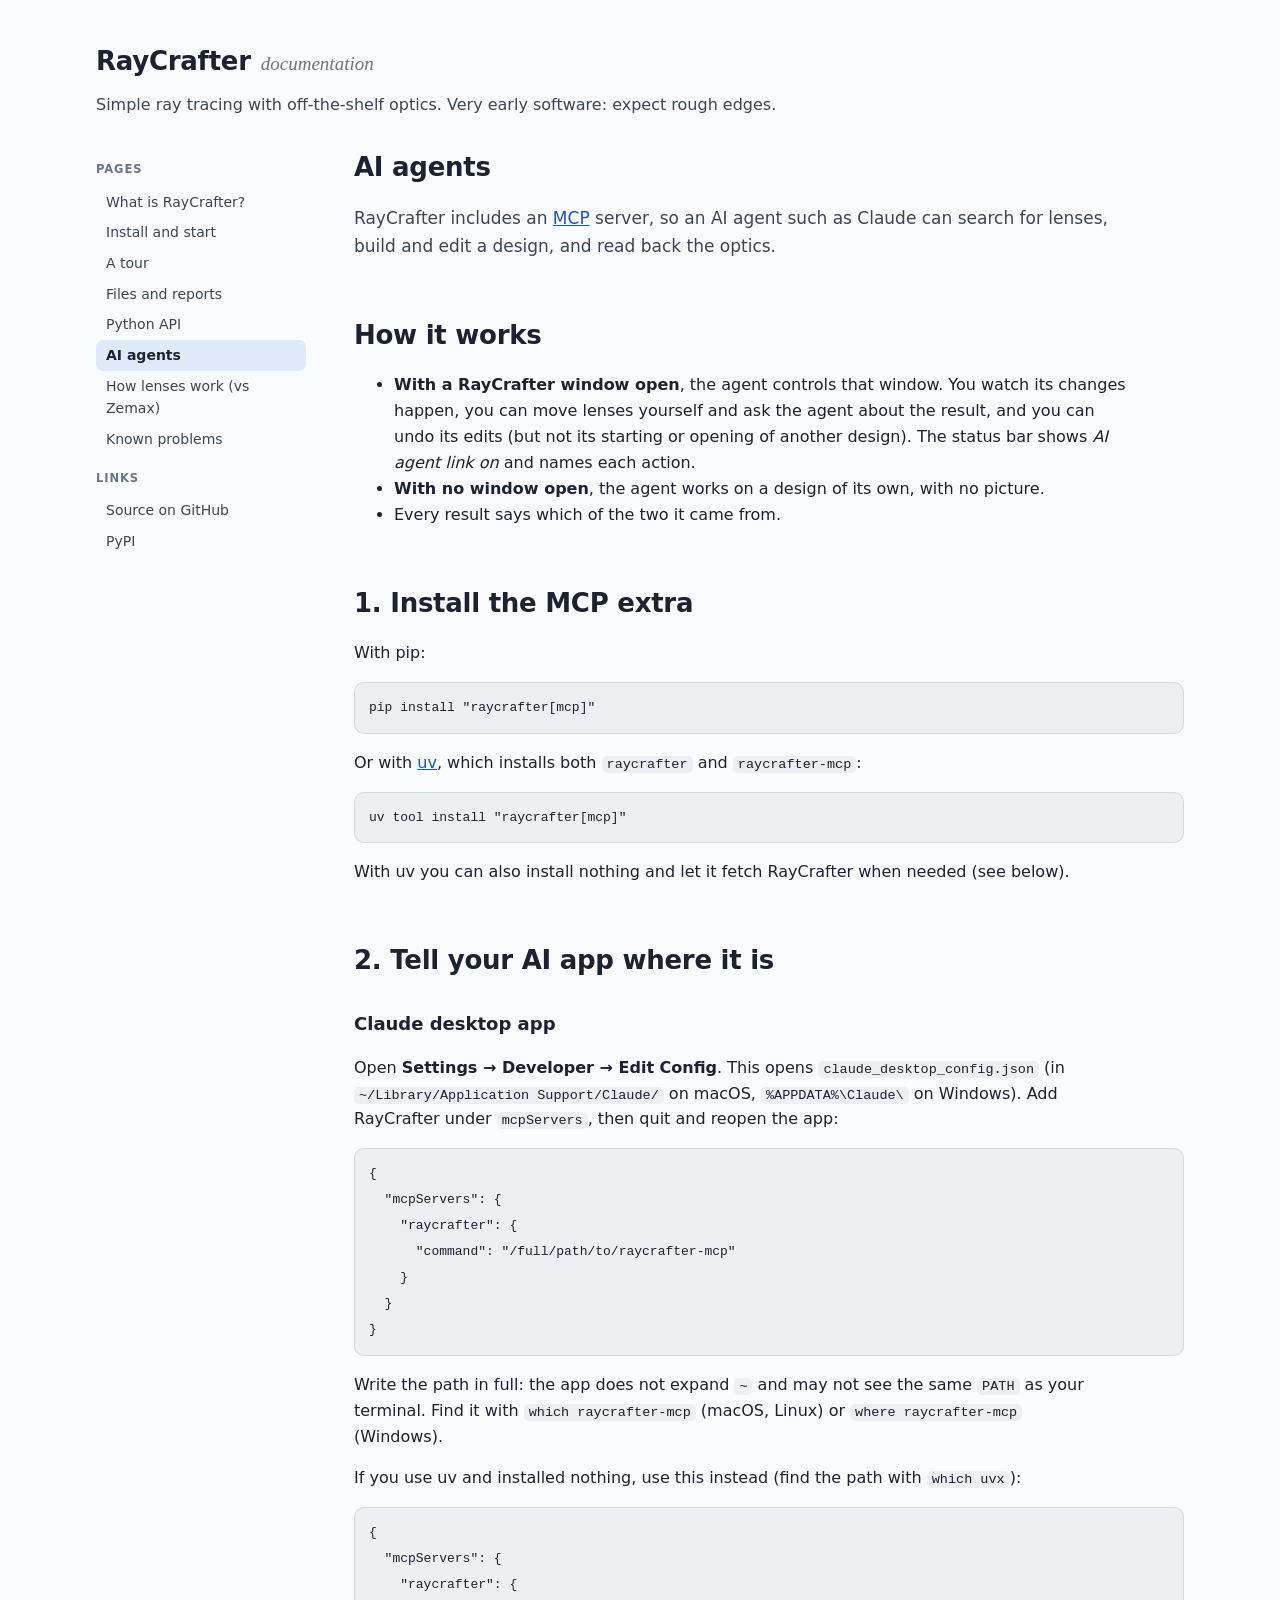
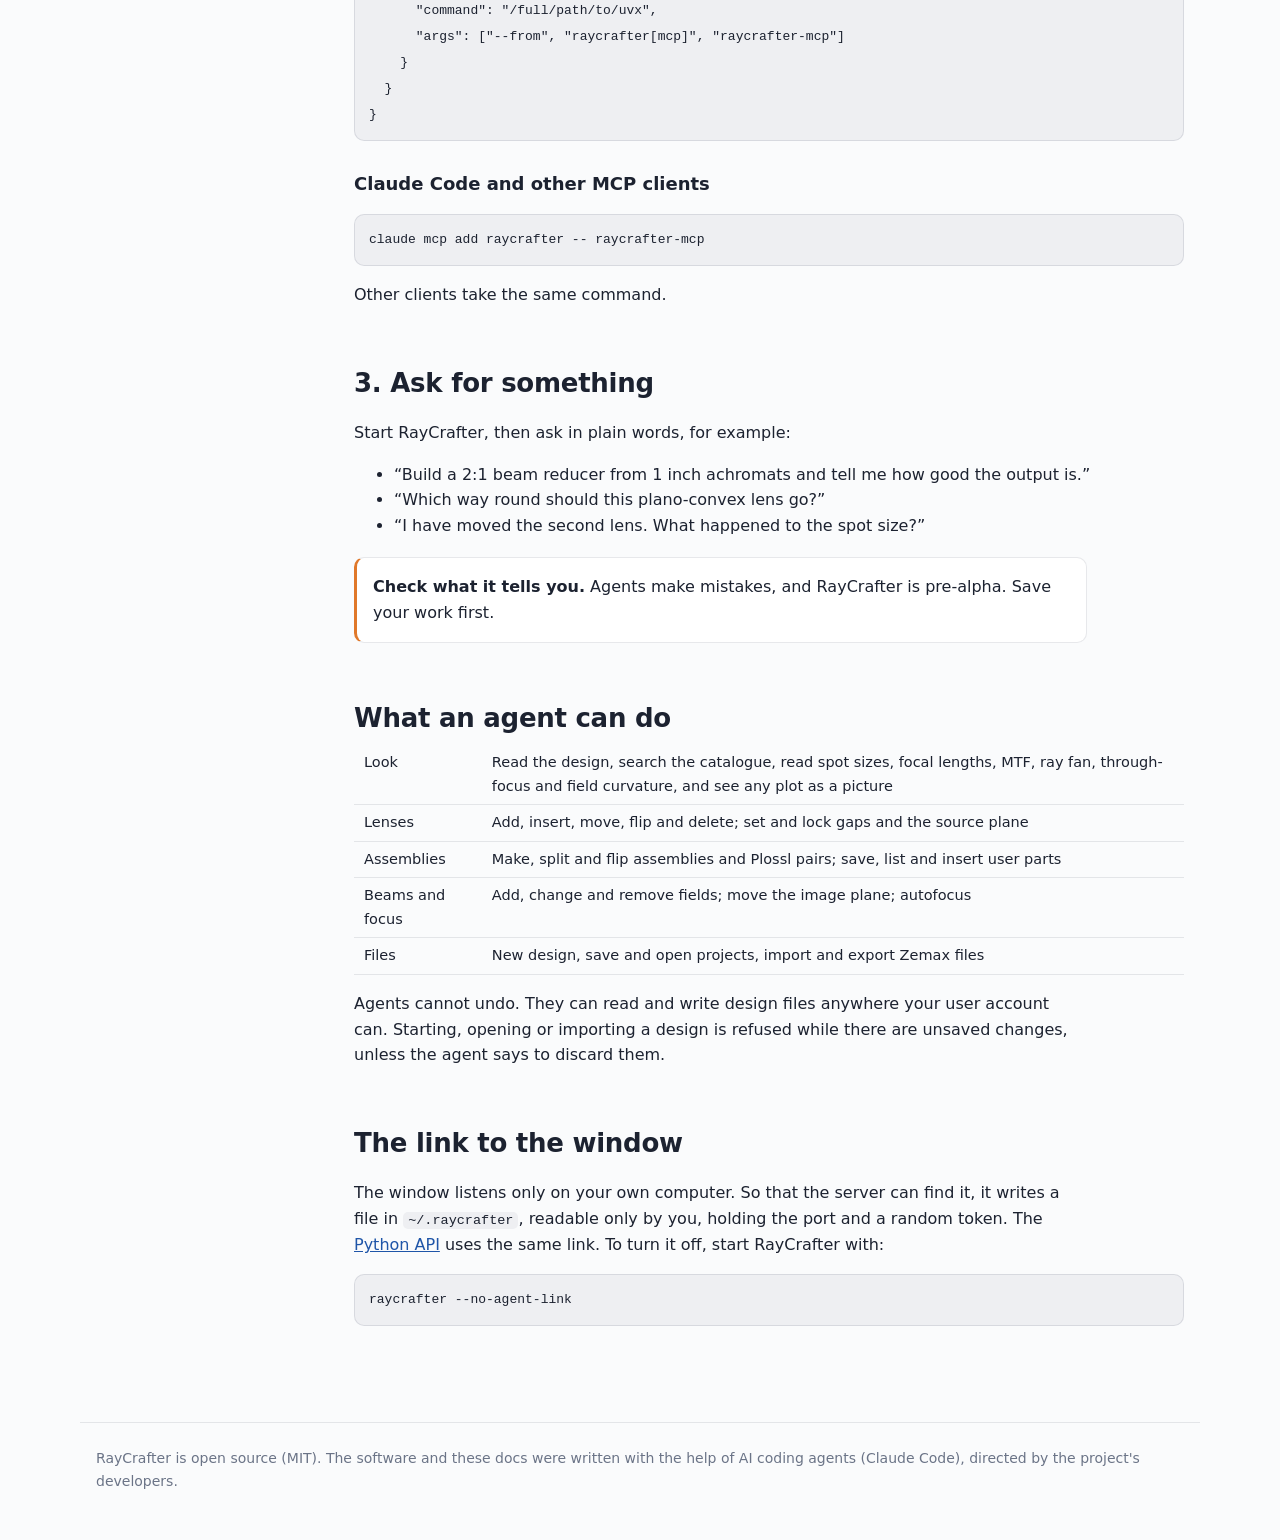
==== agents.html @ 1e5d5d63 "describe release 0.0.4" ====
<!doctype html>
<html lang="en">
<head>
<meta charset="utf-8">
<meta name="viewport" content="width=device-width, initial-scale=1">
<title>AI agents · RayCrafter docs</title>
<meta name="description" content="Let an AI agent such as Claude design and analyse with RayCrafter through its MCP server.">
<link rel="stylesheet" href="style.css">
</head>
<body>
<header>
  <div class="brand"><b>RayCrafter</b><span>documentation</span></div>
  <p>Simple ray tracing with off-the-shelf optics. Very early software: expect rough edges.</p>
</header>
<div class="wrap">
<nav>
  <b>Pages</b>
  <a href="index.html">What is RayCrafter?</a>
  <a href="install.html">Install and start</a>
  <a href="tour.html">A tour</a>
  <a href="files.html">Files and reports</a>
  <a href="python-api.html">Python API</a>
  <a href="agents.html" class="here">AI agents</a>
  <a href="lens-model.html">How lenses work (vs Zemax)</a>
  <a href="known-problems.html">Known problems</a>
  <b>Links</b>
  <a href="https://github.com/raycrafter-optical-design/raycrafter">Source on GitHub</a>
  <a href="https://pypi.org/project/raycrafter/">PyPI</a>
</nav>
<main>
<h2 style="margin-top:10px">AI agents</h2>
<p class="lead">RayCrafter includes an <a href="https://modelcontextprotocol.io">MCP</a> server, so an AI agent such as
Claude can search for lenses, build and edit a design, and read back the optics.</p>

<h2 id="how">How it works</h2>
<ul>
  <li><b>With a RayCrafter window open</b>, the agent controls that window. You watch its changes happen, you can move
      lenses yourself and ask the agent about the result, and you can undo its edits (but not its starting or opening of
      another design). The status bar shows <i>AI agent link on</i> and names each action.</li>
  <li><b>With no window open</b>, the agent works on a design of its own, with no picture.</li>
  <li>Every result says which of the two it came from.</li>
</ul>

<h2 id="install">1. Install the MCP extra</h2>
<p>With pip:</p>
<pre><code>pip install "raycrafter[mcp]"</code></pre>
<p>Or with <a href="install.html">uv</a>, which installs both <code>raycrafter</code> and <code>raycrafter-mcp</code>:</p>
<pre><code>uv tool install "raycrafter[mcp]"</code></pre>
<p>With uv you can also install nothing and let it fetch RayCrafter when needed (see below).</p>

<h2 id="configure">2. Tell your AI app where it is</h2>
<h3>Claude desktop app</h3>
<p>Open <b>Settings → Developer → Edit Config</b>. This opens <code>claude_desktop_config.json</code> (in
<code>~/Library/Application Support/Claude/</code> on macOS, <code>%APPDATA%\Claude\</code> on Windows). Add RayCrafter
under <code>mcpServers</code>, then quit and reopen the app:</p>
<pre><code>{
  "mcpServers": {
    "raycrafter": {
      "command": "/full/path/to/raycrafter-mcp"
    }
  }
}</code></pre>
<p>Write the path in full: the app does not expand <code>~</code> and may not see the same <code>PATH</code> as your
terminal. Find it with <code>which raycrafter-mcp</code> (macOS, Linux) or <code>where raycrafter-mcp</code>
(Windows).</p>
<p>If you use uv and installed nothing, use this instead (find the path with <code>which uvx</code>):</p>
<pre><code>{
  "mcpServers": {
    "raycrafter": {
      "command": "/full/path/to/uvx",
      "args": ["--from", "raycrafter[mcp]", "raycrafter-mcp"]
    }
  }
}</code></pre>
<h3>Claude Code and other MCP clients</h3>
<pre><code>claude mcp add raycrafter -- raycrafter-mcp</code></pre>
<p>Other clients take the same command.</p>

<h2 id="use">3. Ask for something</h2>
<p>Start RayCrafter, then ask in plain words, for example:</p>
<ul>
  <li>&ldquo;Build a 2:1 beam reducer from 1 inch achromats and tell me how good the output is.&rdquo;</li>
  <li>&ldquo;Which way round should this plano-convex lens go?&rdquo;</li>
  <li>&ldquo;I have moved the second lens. What happened to the spot size?&rdquo;</li>
</ul>
<div class="note warn"><p><b>Check what it tells you.</b> Agents make mistakes, and RayCrafter is pre-alpha. Save your
work first.</p></div>

<h2 id="tools">What an agent can do</h2>
<div class="table"><table>
<tr><td>Look</td><td>Read the design, search the catalogue, read spot sizes, focal lengths, MTF, ray fan, through-focus and
field curvature, and see any plot as a picture</td></tr>
<tr><td>Lenses</td><td>Add, insert, move, flip and delete; set and lock gaps and the source plane</td></tr>
<tr><td>Assemblies</td><td>Make, split and flip assemblies and Plossl pairs; save, list and insert user parts</td></tr>
<tr><td>Beams and focus</td><td>Add, change and remove fields; move the image plane; autofocus</td></tr>
<tr><td>Files</td><td>New design, save and open projects, import and export Zemax files</td></tr>
</table></div>
<p>Agents cannot undo. They can read and write design files anywhere your user account can. Starting, opening or
importing a design is refused while there are unsaved changes, unless the agent says to discard them.</p>

<h2 id="privacy">The link to the window</h2>
<p>The window listens only on your own computer. So that the server can find it, it writes a file in
<code>~/.raycrafter</code>, readable only by you, holding the port and a random token. The
<a href="python-api.html#window">Python API</a> uses the same link. To turn it off, start RayCrafter with:</p>
<pre><code>raycrafter --no-agent-link</code></pre>
</main>
</div>
<footer>RayCrafter is open source (MIT). The software and these docs were written with the help of AI coding agents (Claude Code), directed by the project's developers.</footer>
</body>
</html>
---- style.css ----
/* Shared style for the RayCrafter docs. Modelled on the RayMan guide. */
:root {
  --bg: #fafbfc; --surface: #ffffff; --text: #1c2230; --soft: #3d4555; --dim: #6b7487;
  --line: rgba(20, 30, 60, 0.10); --accent: #2f6fd0; --accent-ink: #1f55a8; --accent-soft: rgba(47, 111, 208, 0.12);
  --code: rgba(20, 30, 60, 0.05); --shadow: 0 1px 2px rgba(20, 30, 60, 0.06), 0 8px 24px rgba(20, 30, 60, 0.08);
}
@media (prefers-color-scheme: dark) {
  :root {
    --bg: #060913; --surface: #0c1122; --text: #e6ebf7; --soft: #c3cbdc; --dim: #8f9bb8;
    --line: rgba(255, 255, 255, 0.09); --accent: #6fa4f0; --accent-ink: #8db8f5; --accent-soft: rgba(111, 164, 240, 0.14);
    --code: rgba(255, 255, 255, 0.06); --shadow: 0 1px 2px rgba(0, 0, 0, 0.3), 0 10px 30px rgba(0, 0, 0, 0.4);
  }
}
* { box-sizing: border-box; }
html { scroll-behavior: smooth; }
body { margin: 0; background: var(--bg); color: var(--text); font: 16px/1.62 system-ui, -apple-system, "Segoe UI", sans-serif; }
.wrap { max-width: 1120px; margin: 0 auto; padding: 0 16px; display: grid; grid-template-columns: 210px minmax(0, 1fr); gap: 48px; }
header { max-width: 1120px; margin: 0 auto; padding: 40px 16px 8px; }
header .brand { display: flex; align-items: baseline; gap: 10px; }
header .brand b { font-size: 26px; letter-spacing: -0.01em; }
header .brand span { font: italic 19px Georgia, "Times New Roman", serif; color: var(--dim); }
header p { color: var(--soft); max-width: 70ch; margin: 10px 0 0; }
nav { position: sticky; top: 24px; align-self: start; padding-top: 34px; font-size: 14px; }
nav b { display: block; font-size: 11.5px; letter-spacing: .08em; text-transform: uppercase; color: var(--dim); margin: 14px 0 8px; }
nav b:first-child { margin-top: 0; }
nav a { display: block; color: var(--soft); text-decoration: none; padding: 4px 10px; border-radius: 7px; }
nav a:hover { background: var(--accent-soft); color: var(--text); }
nav a.here { background: var(--accent-soft); color: var(--text); font-weight: 600; }
main { min-width: 0; padding-bottom: 80px; }
a { color: var(--accent-ink); }
h2 { font-size: 26px; letter-spacing: -0.01em; margin: 44px 0 6px; padding-top: 10px; }
h3 { font-size: 18px; margin: 28px 0 4px; }
p, li { max-width: 72ch; }
.lead { color: var(--soft); font-size: 17px; }
figure { margin: 18px 0 22px; }
figure a { display: block; }
figure img { display: block; width: 100%; height: auto; border-radius: 12px; border: 1px solid var(--line); box-shadow: var(--shadow); background: #fafbfc; }
figure.small img { max-width: 480px; }
figcaption { font-size: 14px; color: var(--dim); margin-top: 8px; max-width: 72ch; }
.steps { counter-reset: s; padding: 0; list-style: none; }
.steps > li { counter-increment: s; position: relative; padding-left: 38px; margin: 12px 0; }
.steps > li::before { content: counter(s); position: absolute; left: 0; top: 1px; width: 26px; height: 26px; border-radius: 50%;
  background: var(--accent-soft); color: var(--accent-ink); font-weight: 650; font-size: 14px; display: grid; place-items: center; }
code { font: 13.5px ui-monospace, SFMono-Regular, Menlo, monospace; background: var(--code); padding: 1px 5px; border-radius: 5px; }
pre { background: var(--code); border: 1px solid var(--line); border-radius: 10px; padding: 12px 14px; overflow-x: auto; max-width: 100%; }
pre code { background: none; padding: 0; font-size: 13px; line-height: 1.5; }
.note { background: var(--surface); border: 1px solid var(--line); border-left: 3px solid var(--accent); border-radius: 10px; padding: 12px 16px; margin: 18px 0; max-width: 72ch; }
.note p { margin: 4px 0; }
.note.warn { border-left-color: #e0782a; }
.problems { padding-left: 20px; }
.problems li { margin: 12px 0; }
footer { max-width: 1120px; margin: 0 auto; padding: 24px 16px 48px; color: var(--dim); font-size: 14px; border-top: 1px solid var(--line); }
@media (max-width: 800px) { .wrap { grid-template-columns: 1fr; gap: 0; } nav { position: static; padding-top: 12px; } }
pre.ipython .in { color: #2e8b45; font-weight: 650; }
pre.ipython .out { color: #c4442f; font-weight: 650; }
.table { overflow-x: auto; }
table { border-collapse: collapse; font-size: 14.5px; width: 100%; }
th, td { text-align: left; vertical-align: top; padding: 6px 10px; border-bottom: 1px solid var(--line); }
th { padding-top: 18px; }
pre.ipython code { white-space: pre-wrap; overflow-wrap: anywhere; }
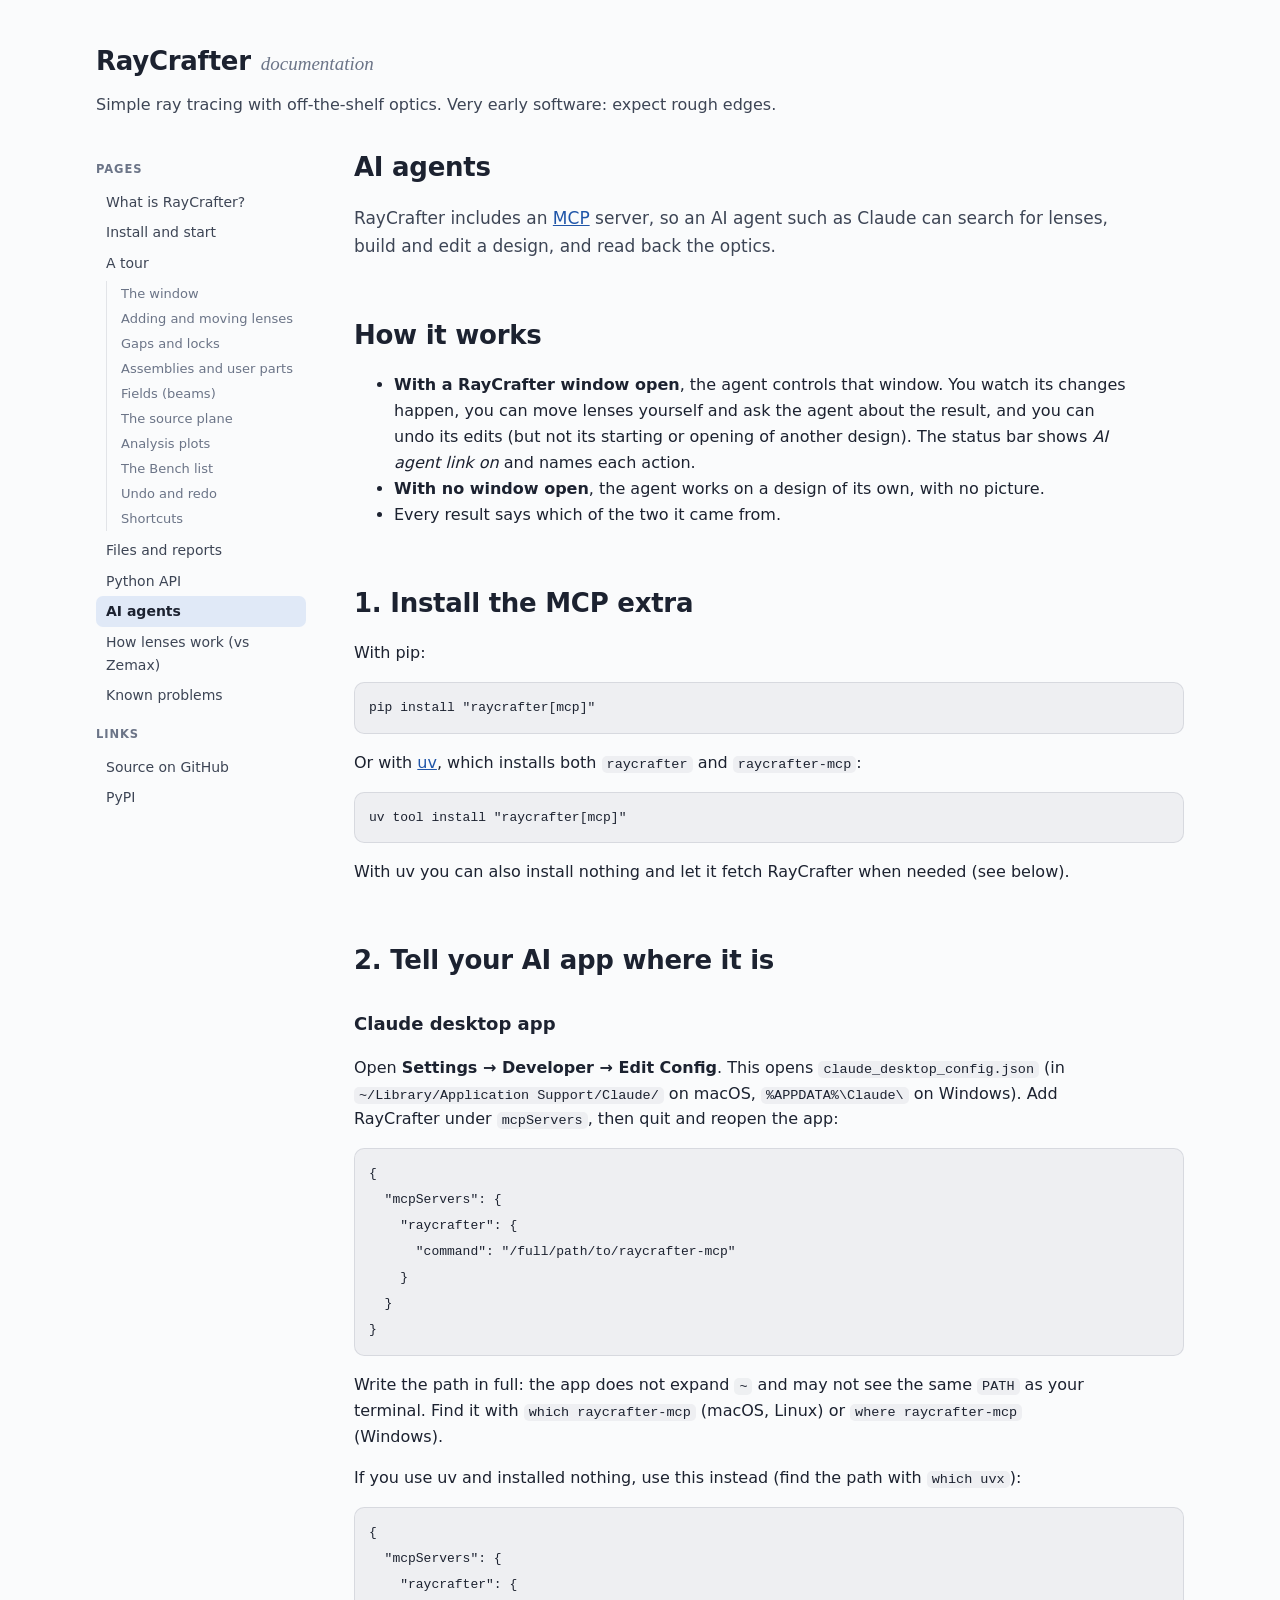
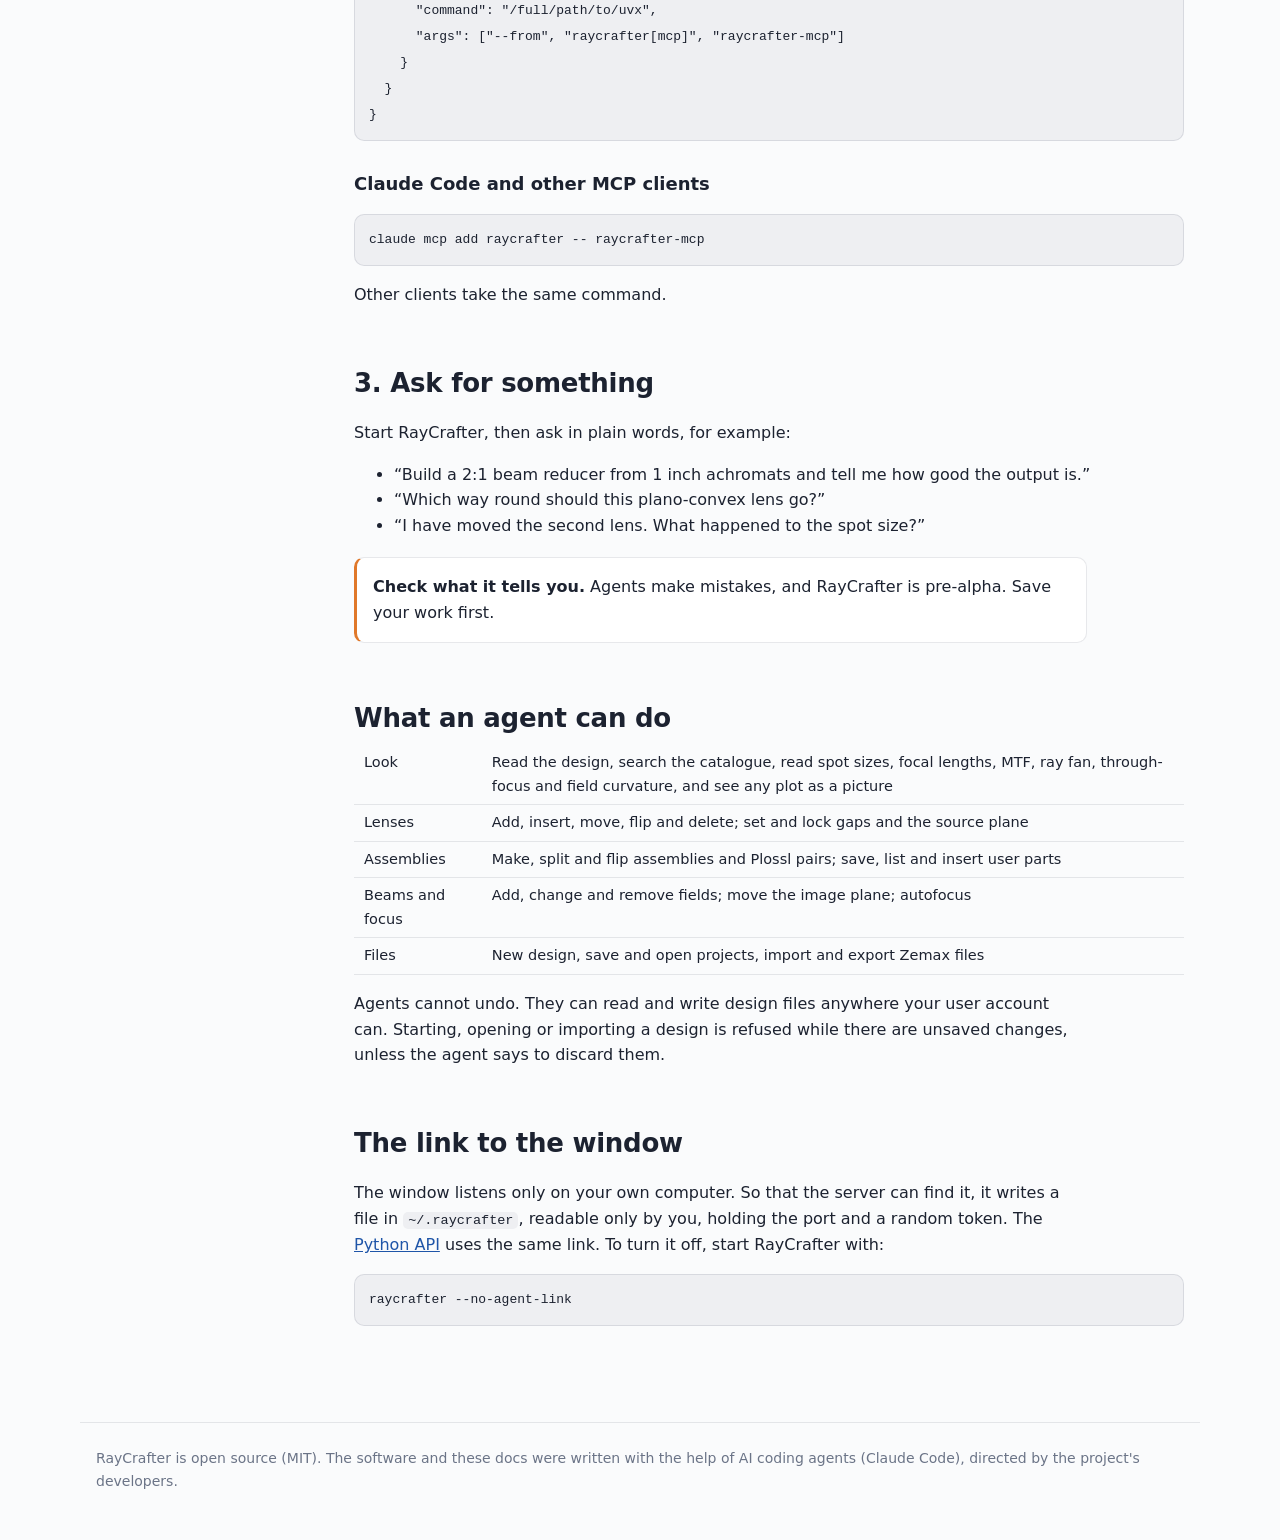
==== commit 6f60bd6d: "reorg" ====
--- a/agents.html
+++ b/agents.html
@@ -18,6 +18,18 @@
   <a href="index.html">What is RayCrafter?</a>
   <a href="install.html">Install and start</a>
   <a href="tour.html">A tour</a>
+  <div class="sub">
+    <a href="tour.html#window">The window</a>
+    <a href="tour.html#lenses">Adding and moving lenses</a>
+    <a href="tour.html#gaps">Gaps and locks</a>
+    <a href="tour.html#assemblies">Assemblies and user parts</a>
+    <a href="tour.html#fields">Fields (beams)</a>
+    <a href="tour.html#source">The source plane</a>
+    <a href="tour.html#analysis">Analysis plots</a>
+    <a href="tour.html#bench">The Bench list</a>
+    <a href="tour.html#undo">Undo and redo</a>
+    <a href="tour.html#keys">Shortcuts</a>
+  </div>
   <a href="files.html">Files and reports</a>
   <a href="python-api.html">Python API</a>
   <a href="agents.html" class="here">AI agents</a>
--- a/style.css
+++ b/style.css
@@ -20,12 +20,15 @@
 header .brand b { font-size: 26px; letter-spacing: -0.01em; }
 header .brand span { font: italic 19px Georgia, "Times New Roman", serif; color: var(--dim); }
 header p { color: var(--soft); max-width: 70ch; margin: 10px 0 0; }
-nav { position: sticky; top: 24px; align-self: start; padding-top: 34px; font-size: 14px; }
+nav { position: sticky; top: 24px; align-self: start; padding-top: 34px; font-size: 14px;
+  max-height: calc(100vh - 24px); overflow-y: auto; }
 nav b { display: block; font-size: 11.5px; letter-spacing: .08em; text-transform: uppercase; color: var(--dim); margin: 14px 0 8px; }
 nav b:first-child { margin-top: 0; }
 nav a { display: block; color: var(--soft); text-decoration: none; padding: 4px 10px; border-radius: 7px; }
 nav a:hover { background: var(--accent-soft); color: var(--text); }
 nav a.here { background: var(--accent-soft); color: var(--text); font-weight: 600; }
+nav .sub { margin: 2px 0 4px 10px; border-left: 1px solid var(--line); padding-left: 4px; }
+nav .sub a { font-size: 13px; color: var(--dim); padding: 2px 10px; }
 main { min-width: 0; padding-bottom: 80px; }
 a { color: var(--accent-ink); }
 h2 { font-size: 26px; letter-spacing: -0.01em; margin: 44px 0 6px; padding-top: 10px; }
@@ -50,7 +53,8 @@
 .problems { padding-left: 20px; }
 .problems li { margin: 12px 0; }
 footer { max-width: 1120px; margin: 0 auto; padding: 24px 16px 48px; color: var(--dim); font-size: 14px; border-top: 1px solid var(--line); }
-@media (max-width: 800px) { .wrap { grid-template-columns: 1fr; gap: 0; } nav { position: static; padding-top: 12px; } }
+@media (max-width: 800px) { .wrap { grid-template-columns: 1fr; gap: 0; } nav { position: static; max-height: none; padding-top: 12px; }
+  nav .sub { display: flex; flex-wrap: wrap; } }
 pre.ipython .in { color: #2e8b45; font-weight: 650; }
 pre.ipython .out { color: #c4442f; font-weight: 650; }
 .table { overflow-x: auto; }
